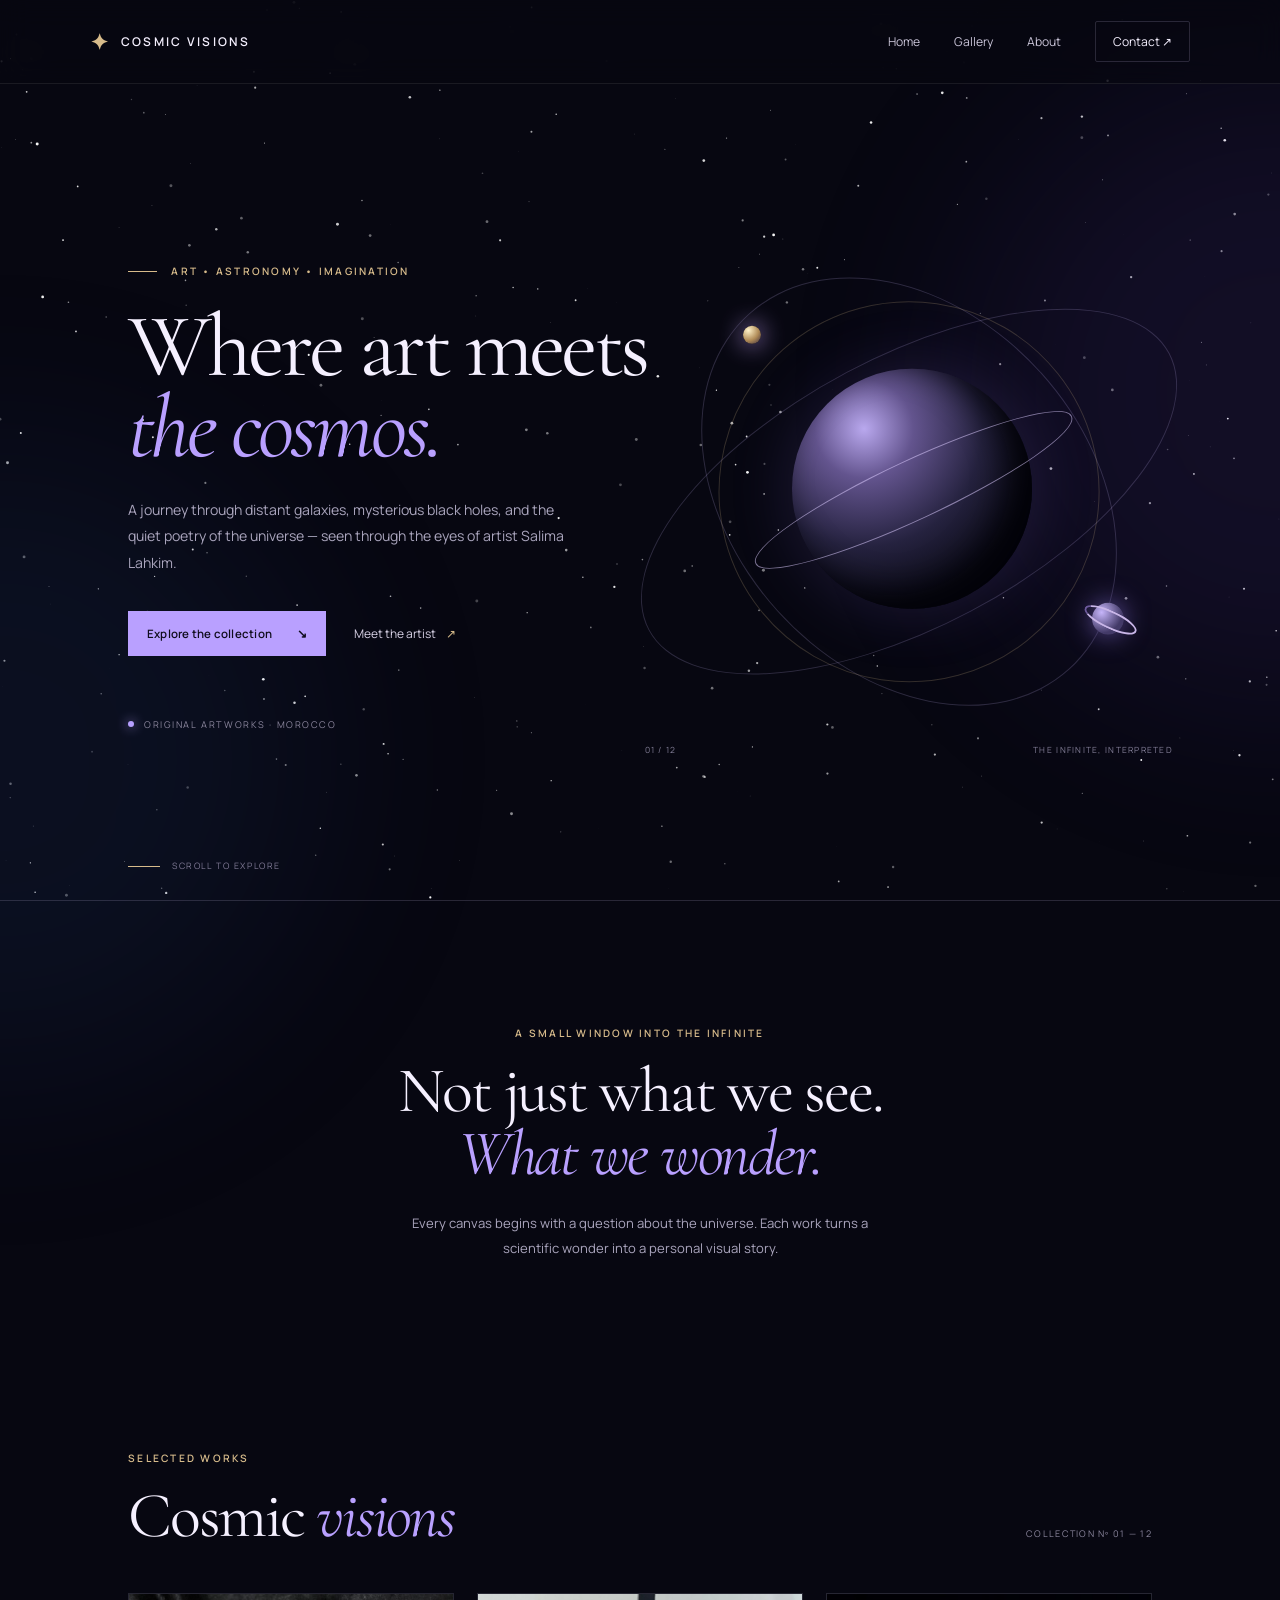
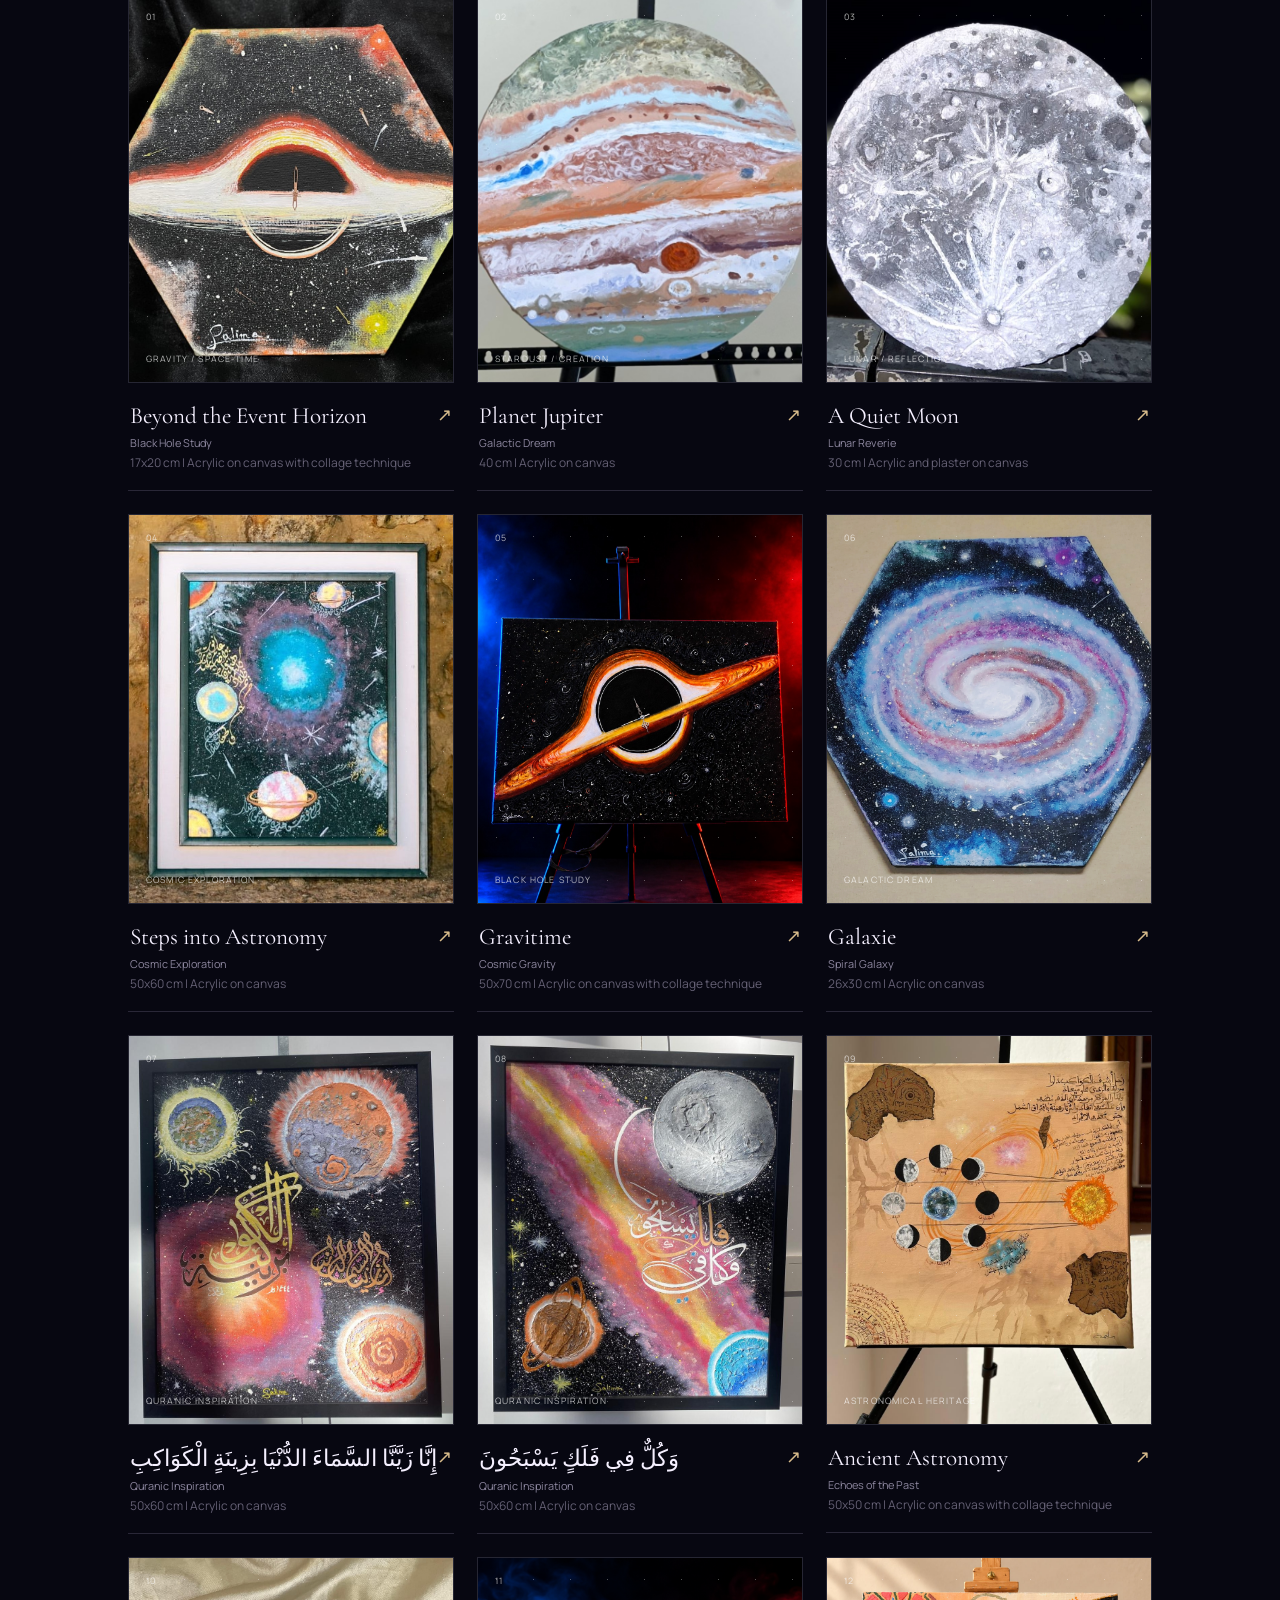
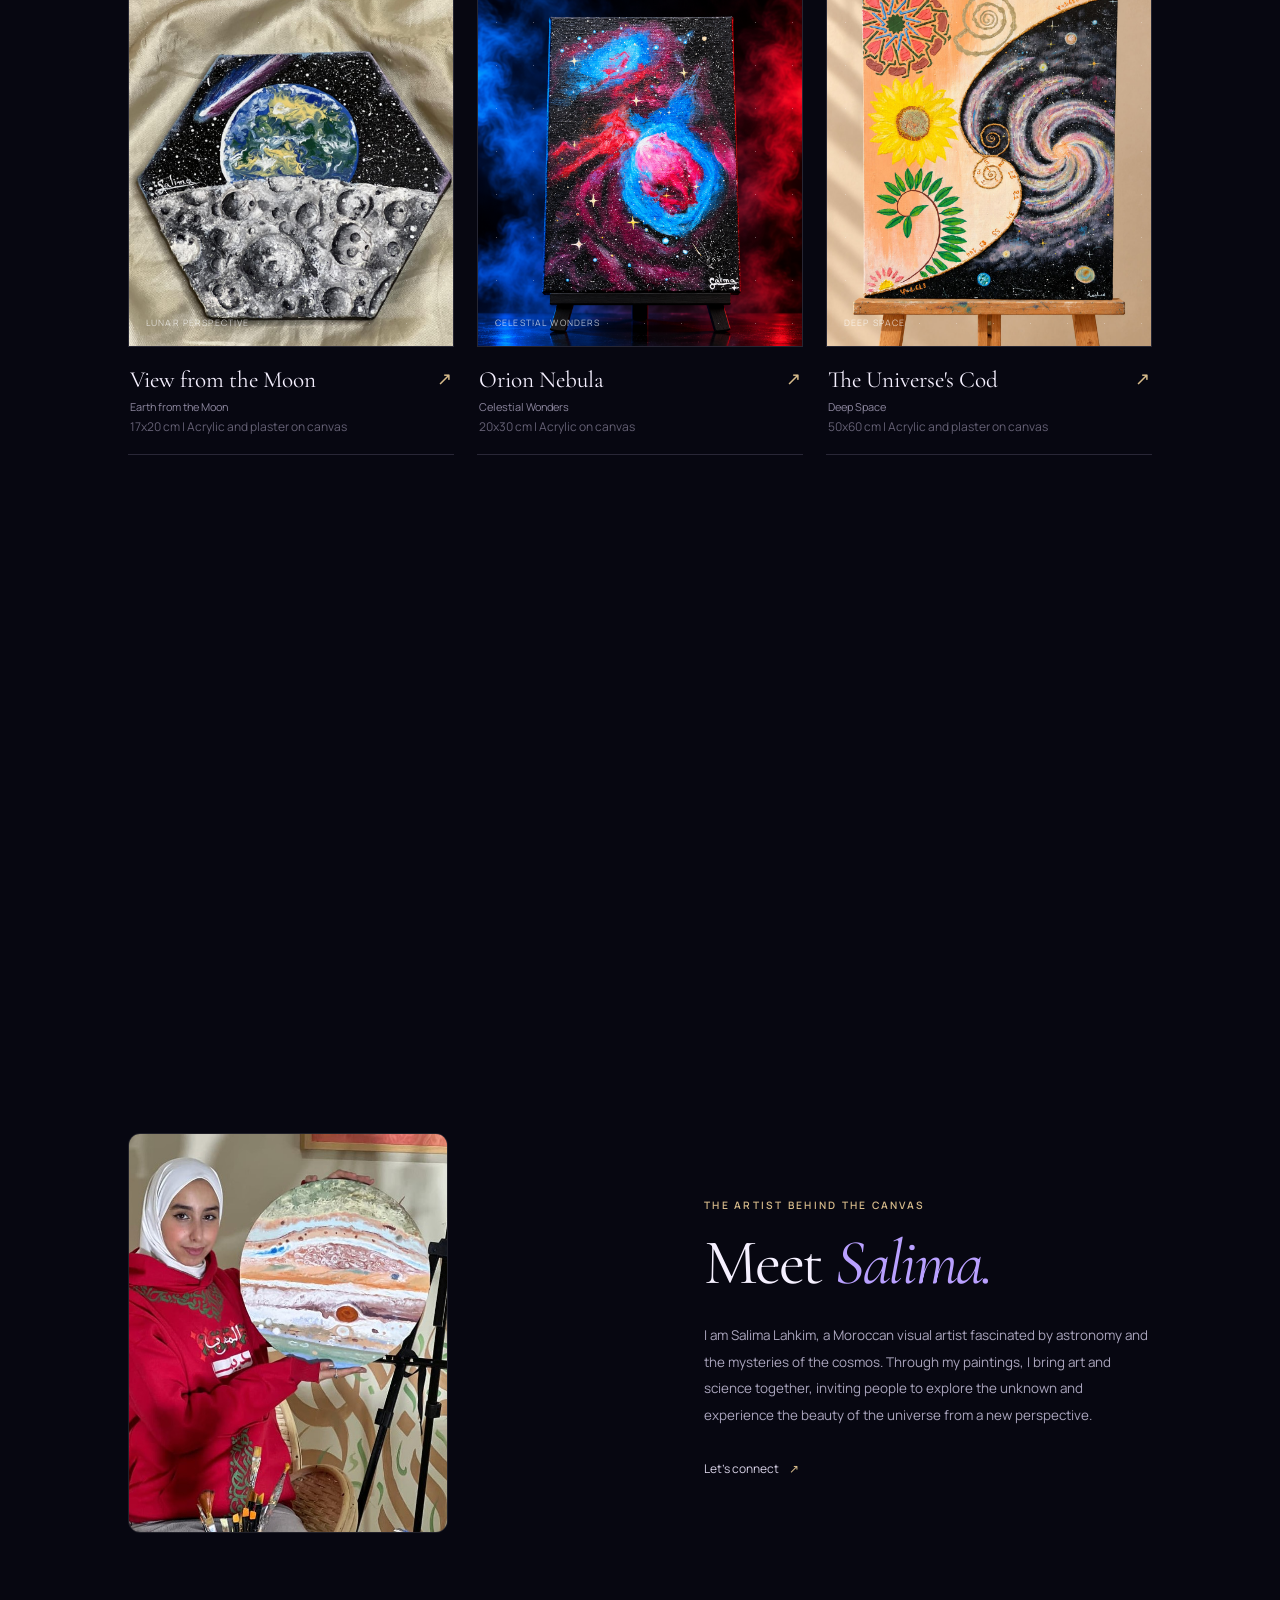
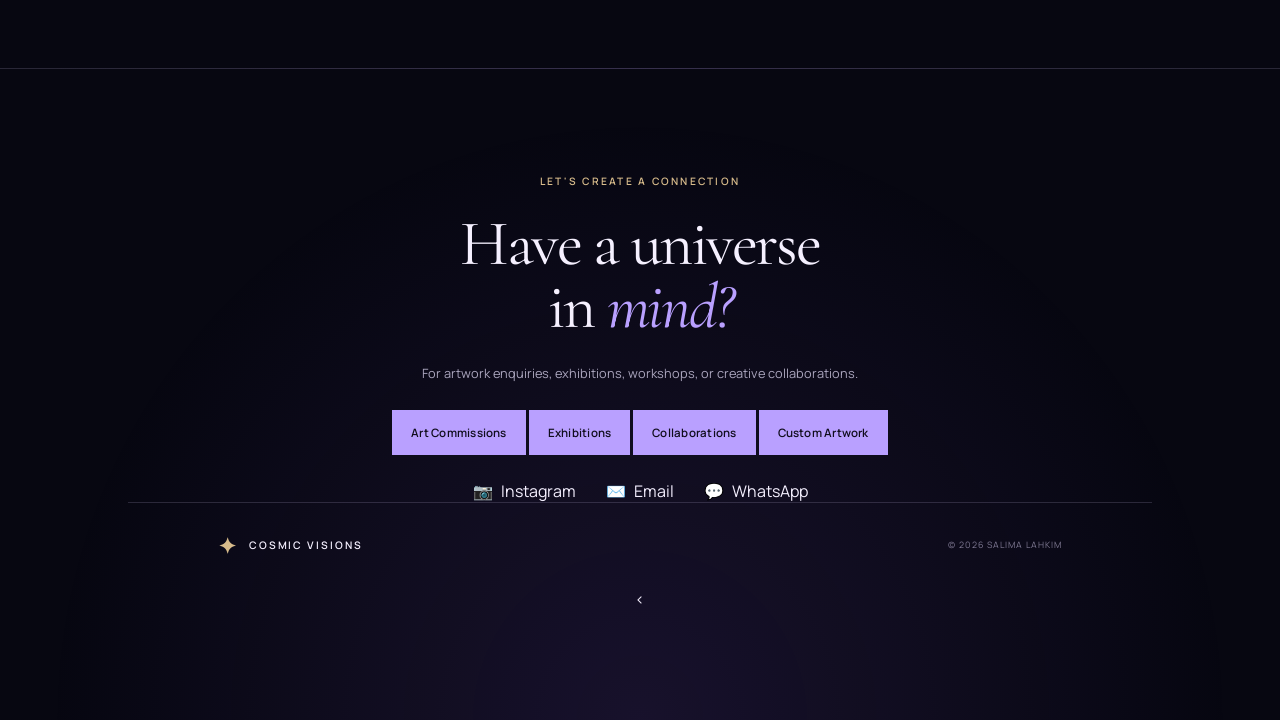
==== index.html @ fc1dd2e8 "Add files via upload" ====
<!DOCTYPE html>
<html lang="en">
<head>
  <meta charset="UTF-8" />
  <meta name="viewport" content="width=device-width, initial-scale=1.0" />
  <meta name="theme-color" content="#070711" />
  <title>Cosmic Visions | Salima Lahkim</title>
  <link rel="preconnect" href="https://fonts.googleapis.com">
  <link rel="preconnect" href="https://fonts.gstatic.com" crossorigin>
  <link href="https://fonts.googleapis.com/css2?family=Cormorant+Garamond:wght@400;500;600;700&family=Manrope:wght@300;400;500;600&display=swap" rel="stylesheet">
  <link rel="stylesheet" href="style.css" />
</head>
<body>
  <canvas id="stars" aria-hidden="true"></canvas>
  <div class="nebula nebula-one"></div>
  <div class="nebula nebula-two"></div>

  <header class="site-header">
    <a class="brand" href="#home"><span class="brand-mark">✦</span> COSMIC VISIONS</a>
    <button class="menu-toggle" id="menuToggle" aria-label="Open menu">☰</button>
    <nav id="nav">
      <a href="#home">Home</a>
      <a href="#gallery">Gallery</a>
      <a href="#about">About</a>
      <a href="#contact" class="nav-contact">Contact ↗</a>
    </nav>
  </header>

  <main>
    <section class="hero" id="home">
      <div class="hero-copy reveal">
        <p class="eyebrow"><span class="eyebrow-line"></span> ART • ASTRONOMY • IMAGINATION</p>
        <h1>Where art meets<br><em>the cosmos.</em></h1>
        <p class="hero-text">A journey through distant galaxies, mysterious black holes, and the quiet poetry of the universe — seen through the eyes of artist Salima Lahkim.</p>
        <div class="hero-actions">
          <a class="button button-primary" href="#gallery">Explore the collection <span>↘</span></a>
          <a class="text-link" href="#about">Meet the artist <span>↗</span></a>
        </div>
        <div class="hero-note"><span class="pulse-dot"></span> ORIGINAL ARTWORKS · MOROCCO</div>
      </div>

      <div class="cosmos-art" aria-label="Animated planets and orbit illustration">
        <div class="orbit orbit-outer"></div>
        <div class="orbit orbit-middle"></div>
        <div class="orbit orbit-inner"></div>
        <div class="planet planet-large"></div>
        <div class="planet planet-small"></div>
        <div class="planet planet-ring"></div>
        <div class="shooting-star"></div>
        <div class="art-caption"><span>01 / 12</span><span>THE INFINITE, INTERPRETED</span></div>
      </div>
      <div class="scroll-cue"><span></span> SCROLL TO EXPLORE</div>
    </section>

    <section class="intro section-wrap reveal">
      <p class="eyebrow">A SMALL WINDOW INTO THE INFINITE</p>
      <h2>Not just what we see.<br><em>What we wonder.</em></h2>
      <p class="intro-text">Every canvas begins with a question about the universe. Each work turns a scientific wonder into a personal visual story.</p>
    </section>

    <section class="gallery section-wrap" id="gallery">
      <div class="section-heading reveal">
        <div><p class="eyebrow">SELECTED WORKS</p><h2>Cosmic <em>visions</em></h2></div>
        <span class="section-count">COLLECTION Nº 01 — 12</span>
      </div>
      <div class="art-grid">
        
        <article class="art-card reveal">
          <div class="art-image" style="background: #11101f;">
            <img src="ART1.jpeg" alt="Artwork 1" style="width: 100%; height: 100%; object-fit: cover;">
            <span class="art-index">01</span><span class="art-type">GRAVITY / SPACE-TIME</span>
          </div>
          <div class="art-meta">
                <div>
                  <h3>Beyond the Event Horizon</h3>
                  <p>Black Hole Study</p>
                  <p style="font-size: 12px; opacity: 0.7; margin-top: 4px;">17x20 cm | Acrylic on canvas with collage technique</p>
                </div>
                <span class="arrow">↗</span>
              </div>
        </article>

        <article class="art-card reveal">
          <div class="art-image" style="background: #11101f;">
            <img src="JUPITER.jpeg" alt="Planet Jupiter" style="width: 100%; height: 100%; object-fit: cover;">
            <span class="art-index">02</span><span class="art-type">STARDUST / CREATION</span>
          </div>
          <div class="art-meta">
                <div>
                  <h3>Planet Jupiter</h3>
                  <p>Galactic Dream</p>
                  <p style="font-size: 12px; opacity: 0.7; margin-top: 4px;">40 cm | Acrylic on canvas</p>
                </div>
                <span class="arrow">↗</span>
              </div>
        </article>

        <article class="art-card reveal">
          <div class="art-image" style="background: #11101f;">
            <img src="MOON.jpeg" alt="A Quiet Moon" style="width: 100%; height: 100%; object-fit: cover;">
            <span class="art-index">03</span><span class="art-type">LUNAR / REFLECTION</span>
          </div>
          <div class="art-meta">
                <div>
                  <h3>A Quiet Moon</h3>
                  <p>Lunar Reverie</p>
                  <p style="font-size: 12px; opacity: 0.7; margin-top: 4px;">30 cm | Acrylic and plaster on canvas</p>
                </div>
                <span class="arrow">↗</span>
              </div>
        </article>
      
<!-- ARTWORK 04 -->
<article class="art-card reveal">
  <div class="art-image" style="background: #11101f;">
    <img src="Steps_into_Astronomy.jpeg" alt="Steps into Astronomy" style="width:100%; height:100%; object-fit:cover;">
    <span class="art-index">04</span>
    <span class="art-type">COSMIC EXPLORATION</span>
  </div>
  
  <div class="art-meta">
                <div>
                  <h3>Steps into Astronomy</h3>
                  <p>Cosmic Exploration</p>
                  <p style="font-size: 12px; opacity: 0.7; margin-top: 4px;">50x60 cm | Acrylic on canvas</p>
                </div>
                <span class="arrow">↗</span>
              </div>
</article>

<!-- ARTWORK 05 -->
<article class="art-card reveal">
  <div class="art-image" style="background: #11101f;">
    <img src="Gravitime.jpeg" alt="Gravitime" style="width:100%; height:100%; object-fit:cover;">
    <span class="art-index">05</span>
    <span class="art-type">BLACK HOLE STUDY</span>
  </div>
  <div class="art-meta">
                <div>
                  <h3>Gravitime</h3>
                  <p>Cosmic Gravity</p>
                  <p style="font-size: 12px; opacity: 0.7; margin-top: 4px;">50x70 cm | Acrylic on canvas with collage technique</p>
                </div>
                <span class="arrow">↗</span>
              </div>
</article>

<!-- ARTWORK 06 -->
<article class="art-card reveal">
  <div class="art-image" style="background: #11101f;">
    <img src="Galaxie.jpeg" alt="Galaxie" style="width:100%; height:100%; object-fit:cover;">
    <span class="art-index">06</span>
    <span class="art-type">GALACTIC DREAM</span>
  </div>
  <div class="art-meta">
                <div>
                  <h3>Galaxie</h3>
                  <p>Spiral Galaxy</p>
                  <p style="font-size: 12px; opacity: 0.7; margin-top: 4px;">26x30 cm | Acrylic on canvas</p>
                </div>
                <span class="arrow">↗</span>
              </div>
</article>

<!-- ARTWORK 07 -->
<article class="art-card reveal">
  <div class="art-image" style="background: #11101f;">
    <img src="Verse_Kawakib.jpeg" alt="لوحة إنا زينا السماء الدنيا بزينة الكواكب" style="width:100%; height:100%; object-fit:cover;">
    <span class="art-index">07</span>
    <span class="art-type">QURANIC INSPIRATION</span>
  </div>
  <div class="art-meta">
                <div>
                  <h3 lang="ar" dir="rtl">إِنَّا زَيَّنَّا السَّمَاءَ الدُّنْيَا بِزِينَةٍ الْكَوَاكِبِ</h3>
                  <p>Quranic Inspiration</p>
                  <p style="font-size: 12px; opacity: 0.7; margin-top: 4px;">50x60 cm | Acrylic on canvas</p>
                </div>
                <span class="arrow">↗</span>
              </div>
</article>

<!-- ARTWORK 08 -->
<article class="art-card reveal">
  <div class="art-image" style="background: #11101f;">
    <img src="Verse_Yasbahun.jpeg" alt="لوحة وكل في فلك يسبحون" style="width:100%; height:100%; object-fit:cover;">
    <span class="art-index">08</span>
    <span class="art-type">QURANIC INSPIRATION</span>
  </div>
  <div class="art-meta">
                <div>
                  <h3 lang="ar" dir="rtl">وَكُلٌّ فِي فَلَكٍ يَسْبَحُونَ</h3>
                  <p>Quranic Inspiration</p>
                  <p style="font-size: 12px; opacity: 0.7; margin-top: 4px;">50x60 cm | Acrylic on canvas</p>
                </div>
                <span class="arrow">↗</span>
              </div>
</article>

<!-- ARTWORK 09 -->
<article class="art-card reveal">
  <div class="art-image" style="background: #11101f;">
    <img src="Ancient_Astronomy.jpeg" alt="Ancient Astronomy" style="width:100%; height:100%; object-fit:cover;">
    <span class="art-index">09</span>
    <span class="art-type">ASTRONOMICAL HERITAGE</span>
  </div>
  <div class="art-meta">
                <div>
                  <h3>Ancient Astronomy</h3>
                  <p>Echoes of the Past</p>
                  <p style="font-size: 12px; opacity: 0.7; margin-top: 4px;">50x50 cm | Acrylic on canvas with collage technique</p>
                </div>
                <span class="arrow">↗</span>
              </div>
</article>

<!-- ARTWORK 10 -->
<article class="art-card reveal">
  <div class="art-image" style="background: #11101f;">
    <img src="View_from_the_Moon.jpeg" alt="View from the Moon" style="width:100%; height:100%; object-fit:cover;">
    <span class="art-index">10</span>
    <span class="art-type">LUNAR PERSPECTIVE</span>
  </div>
  <div class="art-meta">
                <div>
                  <h3>View from the Moon</h3>
                  <p>Earth from the Moon</p>
                  <p style="font-size: 12px; opacity: 0.7; margin-top: 4px;">17x20 cm | Acrylic and plaster on canvas</p>
                </div>
                <span class="arrow">↗</span>
              </div>
</article>

<!-- ARTWORK 11  -->
<article class="art-card reveal">
      <div class="art-image" style="background: #1101f;">
        <img src="Orion_Nebula.jpeg" alt="Orion Nebula" style="width:100%; height:100%; object-fit: cover;">
        <span class="art-index">11</span>
        <span class="art-type">CELESTIAL WONDERS</span>
      </div>
      <div class="art-meta">
                <div>
                  <h3>Orion Nebula</h3>
                  <p>Celestial Wonders</p>
                  <p style="font-size: 12px; opacity: 0.7; margin-top: 4px;">20x30 cm | Acrylic on canvas</p>
                </div>
                <span class="arrow">↗</span>
              </div>
    </article>

    <article class="art-card reveal">
      <div class="art-image" style="background: #1101f;">
        <img src="The Universe's_Cod.jpeg" alt="The Universe's Cod" style="width:100%; height:100%; object-fit: cover;">
        <span class="art-index">12</span>
        <span class="art-type">DEEP SPACE</span>
      </div>
      <div class="art-meta">
                <div>
                  <h3>The Universe's Cod</h3>
                  <p>Deep Space</p>
                  <p style="font-size: 12px; opacity: 0.7; margin-top: 4px;">50x60 cm | Acrylic and plaster on canvas</p>
                </div>
                <span class="arrow">↗</span>
              </div>
    </article>
    </section>
    <section class="quote-band reveal">
      <span class="quote-star">✳</span>
      <p>“Every painting is a window<br>into the <em>universe.</em>”</p>
      <span class="quote-credit">SALIMA LAHKIM · ASTRO ARTIST</span>
    </section>

    <section class="about section-wrap" id="about">
      <div class="about-image-wrap reveal" style="width: 100%; max-width: 320px; height: 400px; border-radius: 12px; overflow: hidden; border: 1px solid rgba(255,255,255,0.1);">
        <img src="salima.jpeg" alt="Salima Lahkim" style="width: 100%; height: 100%; object-fit: cover;">
      </div>
      <div class="about-copy reveal">
        <p class="eyebrow">THE ARTIST BEHIND THE CANVAS</p>
        <h2>Meet <em>Salima.</em></h2>
        <p>I am Salima Lahkim, a Moroccan visual artist fascinated by astronomy and the mysteries of the cosmos. Through my paintings, I bring art and science together, inviting people to explore the unknown and experience the beauty of the universe from a new perspective.</p>
        <a class="text-link" href="#contact">Let's connect <span>↗</span></a>
      </div>
    </section>
<section class="contact section-wrap reveal" id="contact">
      <p class="eyebrow">LET'S CREATE A CONNECTION</p>
      
      <h2>
        Have a universe<br>
        in <em>mind?</em>
      </h2>
      
      <p>
        For artwork enquiries, exhibitions, workshops, 
        or creative collaborations.
      </p>

      <div class="contact-services">
        <a class="button button-primary" href="mailto:salimalhkim449@gmail.com?subject=Art%20Commission">
          Art Commissions
        </a>
        <a class="button button-primary" href="mailto:salimalhkim449@gmail.com?subject=Exhibition%20Enquiry">
          Exhibitions
        </a>
        <a class="button button-primary" href="mailto:salimalhkim449@gmail.com?subject=Collaboration">
          Collaborations
        </a>
        <a class="button button-primary" href="mailto:salimalhkim449@gmail.com?subject=Custom%20Artwork">
          Custom Artwork
        </a>
      </div>

      <div class="contact-social" style="margin-top: 25px; display: flex; gap: 30px; justify-content: center; align-items: center; flex-wrap: wrap;">
        <a href="https://www.instagram.com/salima.artiste_/" target="_blank" rel="noopener" style="display: flex; align-items: center; gap: 8px;">
          <span>📷</span> Instagram
        </a>
        <a href="mailto:salimalhkim449@gmail.com" style="display: flex; align-items: center; gap: 8px;">
          <span>✉️</span> Email
        </a>
        <a href="https://wa.me/212713775061" target="_blank" rel="noopener" style="display: flex; align-items: center; gap: 8px;">
          <span>💬</span> WhatsApp
        </a>
      </div>

  <footer>
    <a class="brand" href="#home"><span class="brand-mark">✦</span> COSMIC VISIONS</a>
    <span>© 2026 SALIMA LAHKIM</span>
  </footer>

  <script src="script.js"></script>
</body>
</html>
   
<
---- style.css ----
:root {
  --bg: #070711; --panel: #10101d; --text: #f5f0ff; --muted: #aaa5bd;
  --purple: #b9a0ff; --gold: #d7bb8b; --line: rgba(222,211,255,.16);
}
* { box-sizing: border-box; }
html { scroll-behavior: smooth; }
body { margin: 0; color: var(--text); background: var(--bg); font-family: "Manrope", sans-serif; overflow-x: hidden; }
a { color: inherit; text-decoration: none; }
#stars { position: fixed; inset: 0; width: 100%; height: 100%; pointer-events: none; z-index: -2; }
.nebula { position: fixed; width: 50vw; height: 50vw; border-radius: 50%; filter: blur(100px); opacity: .12; pointer-events: none; z-index: -1; }
.nebula-one { background: #6241bb; top: 8%; right: -25%; }
.nebula-two { background: #294f91; bottom: -20%; left: -25%; }
.site-header { height: 84px; padding: 0 7vw; display: flex; align-items: center; justify-content: space-between; border-bottom: 1px solid rgba(255,255,255,.08); position: relative; z-index: 5; background: rgba(7,7,17,.58); backdrop-filter: blur(14px); }
.brand { font-size: .75rem; letter-spacing: .19em; font-weight: 600; display: flex; align-items: center; gap: 11px; }
.brand-mark { color: var(--gold); font-size: 1.35rem; }
nav { display: flex; gap: 34px; align-items: center; font-size: .76rem; color: #c9c4d8; }
nav a { transition: color .2s; } nav a:hover, .text-link:hover { color: var(--gold); }
.nav-contact { border: 1px solid var(--line); padding: 11px 17px; border-radius: 2px; color: var(--text); }
.menu-toggle { display: none; color: white; background: transparent; border: 0; font-size: 1.4rem; }
.hero { min-height: 690px; height: calc(100vh - 84px); max-height: 900px; position: relative; display: flex; align-items: center; padding: 0 10vw; overflow: hidden; }
.hero-copy { max-width: 590px; position: relative; z-index: 2; }
.eyebrow { color: var(--gold); font-size: .64rem; letter-spacing: .22em; font-weight: 600; }
.eyebrow-line { display: inline-block; width: 29px; height: 1px; background: var(--gold); vertical-align: middle; margin-right: 10px; }
h1, h2, h3, .quote-band p { font-family: "Cormorant Garamond", serif; font-weight: 400; }
h1 { font-size: clamp(3.7rem, 7vw, 6.8rem); line-height: .91; letter-spacing: -.045em; margin: 28px 0; }
h1 em, h2 em, .quote-band em { color: var(--purple); font-weight: 400; }
.hero-text { max-width: 460px; color: var(--muted); line-height: 1.9; font-size: .88rem; }
.hero-actions { display: flex; gap: 28px; align-items: center; margin-top: 34px; flex-wrap: wrap; }
.button { display: inline-flex; gap: 25px; align-items: center; padding: 15px 19px; font-size: .72rem; letter-spacing: .02em; transition: transform .2s, background .2s; }
.button:hover { transform: translateY(-3px); }
.button-primary { background: var(--purple); color: #100d1d; font-weight: 600; }
.button-primary:hover { background: #d0c0ff; }
.text-link { font-size: .75rem; color: #d7d1e5; transition: color .2s; }
.text-link span { color: var(--gold); margin-left: 8px; }
.hero-note { margin-top: 62px; color: #8c879e; font-size: .58rem; letter-spacing: .17em; display: flex; align-items: center; gap: 10px; }
.pulse-dot { width: 6px; height: 6px; border-radius: 50%; background: #b7a0ff; box-shadow: 0 0 12px #b7a0ff; }
.cosmos-art { position: absolute; right: 5%; top: 50%; width: min(48vw, 620px); aspect-ratio: 1; transform: translateY(-50%); }
.orbit { position: absolute; border: 1px solid rgba(205,190,255,.19); border-radius: 50%; left: 50%; top: 50%; transform: translate(-50%,-50%) rotate(-28deg); }
.orbit-outer { width: 96%; height: 44%; animation: orbitSpin 42s linear infinite; }
.orbit-middle { width: 78%; height: 58%; transform: translate(-50%,-50%) rotate(48deg); animation: orbitSpin 55s linear infinite reverse; }
.orbit-inner { width: 62%; height: 62%; border-color: rgba(215,187,139,.22); transform: translate(-50%,-50%) rotate(-60deg); }
.planet { position: absolute; border-radius: 50%; }
.planet-large { width: 39%; aspect-ratio: 1; top: 30%; left: 31%; background: radial-gradient(circle at 30% 25%, #b9a8ee 0, #63548e 20%, #25223f 48%, #090913 73%); box-shadow: inset -20px -12px 35px #020208, 0 0 65px rgba(140,111,226,.18); animation: float 7s ease-in-out infinite; }
.planet-large:after { content: ""; position: absolute; width: 145%; height: 24%; border: 1px solid rgba(220,205,255,.55); border-radius: 50%; left: -22%; top: 38%; transform: rotate(-25deg); }
.planet-small { width: 18px; height: 18px; background: radial-gradient(circle at 30% 25%, #fff2c9, #b08b57 55%, #33263b); top: 23%; left: 23%; box-shadow: 0 0 25px #c9a6ff; animation: float 5s ease-in-out infinite reverse; }
.planet-ring { width: 32px; height: 32px; top: 68%; right: 15%; background: radial-gradient(circle at 30% 30%, #c6b5fa, #433a68 65%); box-shadow: 0 0 26px #6553a5; }
.planet-ring:after { content: ""; position: absolute; width: 165%; height: 45%; left: -32%; top: 27%; border: 2px solid #c9b6e8; border-left-color: #6d5a9c; border-radius: 50%; transform: rotate(25deg); }
.shooting-star { position: absolute; top: 18%; right: 18%; width: 85px; height: 1px; background: linear-gradient(90deg, transparent, #e8dcff); transform: rotate(-35deg); animation: shoot 6s ease-in-out infinite; opacity: 0; }
.art-caption { position: absolute; bottom: 7%; left: 7%; right: 7%; display: flex; justify-content: space-between; color: #858099; font-size: .53rem; letter-spacing: .15em; }
.scroll-cue { position: absolute; bottom: 28px; left: 10vw; color: #817b96; font-size: .55rem; letter-spacing: .18em; display: flex; align-items: center; gap: 12px; }
.scroll-cue span { width: 32px; height: 1px; background: var(--gold); }
.section-wrap { padding-left: 10vw; padding-right: 10vw; }
.intro { padding-top: 115px; padding-bottom: 120px; text-align: center; border-top: 1px solid var(--line); }
h2 { font-size: clamp(2.8rem, 5vw, 4.8rem); letter-spacing: -.035em; line-height: .98; margin: 20px 0; }
.intro-text { max-width: 490px; margin: 25px auto 0; color: var(--muted); line-height: 1.9; font-size: .82rem; }
.gallery { padding-top: 60px; padding-bottom: 125px; }
.section-heading { display: flex; align-items: end; justify-content: space-between; margin-bottom: 45px; }
.section-heading h2 { margin-bottom: 0; }
.section-count { font-size: .57rem; color: #8c879e; letter-spacing: .14em; padding-bottom: 8px; }
.art-grid { display: grid; grid-template-columns: repeat(3, minmax(0, 1fr)); gap: 23px; }
.art-card { min-width: 0; }
.art-image { height: 390px; position: relative; overflow: hidden; background: #11101f; border: 1px solid rgba(255,255,255,.09); }
.art-image:before { content: ""; position: absolute; inset: 0; background-image: radial-gradient(#fff 0.7px, transparent .8px); background-size: 37px 43px; opacity: .32; }
.art-index, .art-type { position: absolute; z-index: 2; color: rgba(255,255,255,.68); font-size: .55rem; letter-spacing: .13em; }
.art-index { top: 17px; left: 17px; } .art-type { bottom: 17px; left: 17px; }
.blackhole { background: radial-gradient(ellipse at 48% 48%, #171027 0%, #0a0917 45%, #19132c 72%, #070711 100%); }
.blackhole-glow { position: absolute; width: 74%; height: 27%; border-radius: 50%; left: 12%; top: 38%; background: linear-gradient(90deg, #4e2c8c, #e2b8ff, #a65bdf, #e6bd82, #4a2c7b); filter: blur(5px); transform: rotate(-25deg); box-shadow: 0 0 30px #a75eff; }
.blackhole-core { position: absolute; width: 33%; aspect-ratio: 1; border-radius: 50%; left: 34%; top: 31%; background: radial-gradient(circle, #020207 55%, #0b0713 68%, transparent 72%); box-shadow: 0 0 30px #090611; }
.galaxy { background: radial-gradient(ellipse at center, #3a2a67, #111124 48%, #070711 85%); }
.galaxy-core { position: absolute; width: 18%; aspect-ratio: 1; border-radius: 50%; left: 41%; top: 42%; background: #fff0d5; box-shadow: 0 0 22px 10px #d4aaff, 0 0 65px 30px #744ac1; }
.galaxy-arm { position: absolute; width: 85%; height: 33%; border: 15px solid transparent; border-top-color: rgba(194,158,255,.65); border-radius: 50%; left: 8%; top: 33%; transform: rotate(-35deg); filter: blur(5px); }
.arm-two { transform: rotate(40deg); border-top-color: rgba(236,190,147,.4); width: 72%; left: 15%; top: 39%; }
.moon { background: radial-gradient(ellipse at 70% 20%, #2c264a, #11101e 45%, #070711); }
.moon-disc { position: absolute; width: 58%; aspect-ratio: 1; border-radius: 50%; top: 20%; left: 21%; background: radial-gradient(circle at 30% 28%, #eee9ff, #aaa3c8 48%, #56516f 75%, #29263d); box-shadow: inset -20px -12px 30px #171323, 0 0 45px rgba(188,167,255,.18); }
.moon-disc:after { content: ""; position: absolute; width: 15%; height: 10%; border-radius: 50%; background: #77718e; top: 30%; left: 24%; box-shadow: 38px 40px 0 -4px #716b88, 64px -8px 0 -6px #8c85a3, 15px 70px 0 -5px #817a9a; opacity: .7; }
.art-meta { display: flex; justify-content: space-between; align-items: start; padding: 19px 2px; border-bottom: 1px solid var(--line); }
.art-meta h3 { margin: 0 0 5px; font-size: 1.45rem; }
.art-meta p { margin: 0; color: #8d879f; font-size: .68rem; }
.arrow { color: var(--gold); font-size: 1.1rem; }
.gallery-note { color: #77718b; font-size: .65rem; margin-top: 25px; }
.quote-band { padding: 95px 20px; text-align: center; border-top: 1px solid var(--line); border-bottom: 1px solid var(--line); background: linear-gradient(100deg, rgba(58,39,96,.18), rgba(8,8,19,.15), rgba(43,37,83,.15)); }
.quote-star { color: var(--gold); font-size: 1.5rem; }
.quote-band p { font-size: clamp(2.7rem, 5vw, 4.5rem); line-height: .98; margin: 23px 0; }
.quote-credit { color: #8e88a2; font-size: .58rem; letter-spacing: .19em; }
.about { padding-top: 135px; padding-bottom: 135px; display: grid; grid-template-columns: 1fr 1fr; align-items: center; gap: 10vw; }
.about-symbol { width: min(100%, 350px); aspect-ratio: 1; border: 1px solid rgba(204,187,255,.23); border-radius: 50%; display: grid; place-items: center; position: relative; margin: auto; background: radial-gradient(circle, rgba(116,83,175,.18), transparent 65%); }
.about-orbit { position: absolute; inset: 13%; border: 1px solid rgba(215,187,139,.4); border-radius: 50%; transform: rotate(-35deg) scaleY(.42); }
.about-orbit:after { content: ""; position: absolute; width: 10px; height: 10px; background: var(--gold); border-radius: 50%; left: 13%; top: 17%; box-shadow: 0 0 18px var(--gold); }
.about-star { color: var(--purple); font-size: 3rem; text-shadow: 0 0 28px #9474ff; }
.about-symbol span { position: absolute; bottom: 17%; font-size: .56rem; letter-spacing: .23em; line-height: 1.8; text-align: center; color: #9d96b4; }
.about-copy p:not(.eyebrow) { color: var(--muted); line-height: 2; font-size: .84rem; margin: 27px 0; }
.contact { text-align: center; padding-top: 95px; padding-bottom: 110px; border-top: 1px solid var(--line); background: radial-gradient(ellipse at center bottom, rgba(93,62,153,.2), transparent 65%); }
.contact h2 { margin: 25px 0; }
.contact > p:not(.eyebrow) { color: var(--muted); font-size: .8rem; margin-bottom: 28px; }
footer { border-top: 1px solid var(--line); padding: 28px 7vw; display: flex; justify-content: space-between; align-items: center; color: #817b95; font-size: .55rem; letter-spacing: .12em; }
footer .brand { color: var(--text); font-size: .65rem; }
.reveal { opacity: 0; transform: translateY(22px); transition: opacity .8s ease, transform .8s ease; }
.reveal.visible { opacity: 1; transform: translateY(0); }
@keyframes float { 0%,100% { transform: translateY(0); } 50% { transform: translateY(-13px); } }
@keyframes orbitSpin { from { rotate: 0deg; } to { rotate: 360deg; } }
@keyframes shoot { 0%,60%,100% { opacity: 0; transform: translate(0,0) rotate(-35deg); } 65% { opacity: 1; } 78% { opacity: 0; transform: translate(-110px,70px) rotate(-35deg); } }
@media (max-width: 900px) {
  .hero { padding-left: 7vw; padding-right: 7vw; min-height: 750px; align-items: flex-start; padding-top: 100px; }
  .hero-copy { max-width: 560px; }
  .cosmos-art { width: 58vw; right: -9%; top: 60%; opacity: .65; }
  .section-wrap { padding-left: 7vw; padding-right: 7vw; }
  .art-grid { gap: 14px; } .art-image { height: 310px; }
  .about { gap: 5vw; }
}
@media (max-width: 640px) {
  .site-header { height: 70px; padding: 0 6vw; }
  .menu-toggle { display: block; }
  nav { display: none; position: absolute; top: 69px; left: 0; right: 0; padding: 22px 6vw; background: #0d0c1a; border-bottom: 1px solid var(--line); flex-direction: column; align-items: flex-start; gap: 22px; }
  nav.open { display: flex; }
  .hero { height: auto; min-height: 780px; padding: 90px 7vw 80px; align-items: flex-start; }
  h1 { font-size: clamp(3.5rem, 17vw, 5rem); }
  .hero-text { max-width: 370px; }
  .hero-note { margin-top: 38px; }
  .cosmos-art { width: 95vw; right: -22%; top: 74%; opacity: .52; }
  .scroll-cue { left: 7vw; bottom: 24px; }
  .intro { padding-top: 85px; padding-bottom: 85px; }
  .gallery { padding-top: 30px; padding-bottom: 85px; }
  .section-heading { align-items: flex-start; flex-direction: column; gap: 12px; }
  .art-grid { grid-template-columns: 1fr; gap: 28px; }
  .art-image { height: min(110vw, 430px); }
  .art-meta h3 { font-size: 1.55rem; }
  .about { grid-template-columns: 1fr; padding-top: 90px; padding-bottom: 90px; gap: 55px; }
  .about-symbol { width: 75%; }
  .quote-band { padding: 75px 15px; }
  footer { gap: 18px; flex-wrap: wrap; padding: 25px 6vw; }
}
@media (prefers-reduced-motion: reduce) {
  *, *::before, *::after { animation-duration: .01ms !important; animation-iteration-count: 1 !important; scroll-behavior: auto !important; transition-duration: .01ms !important; }
  .reveal { opacity: 1; transform: none; }
}
```[cite: 1]
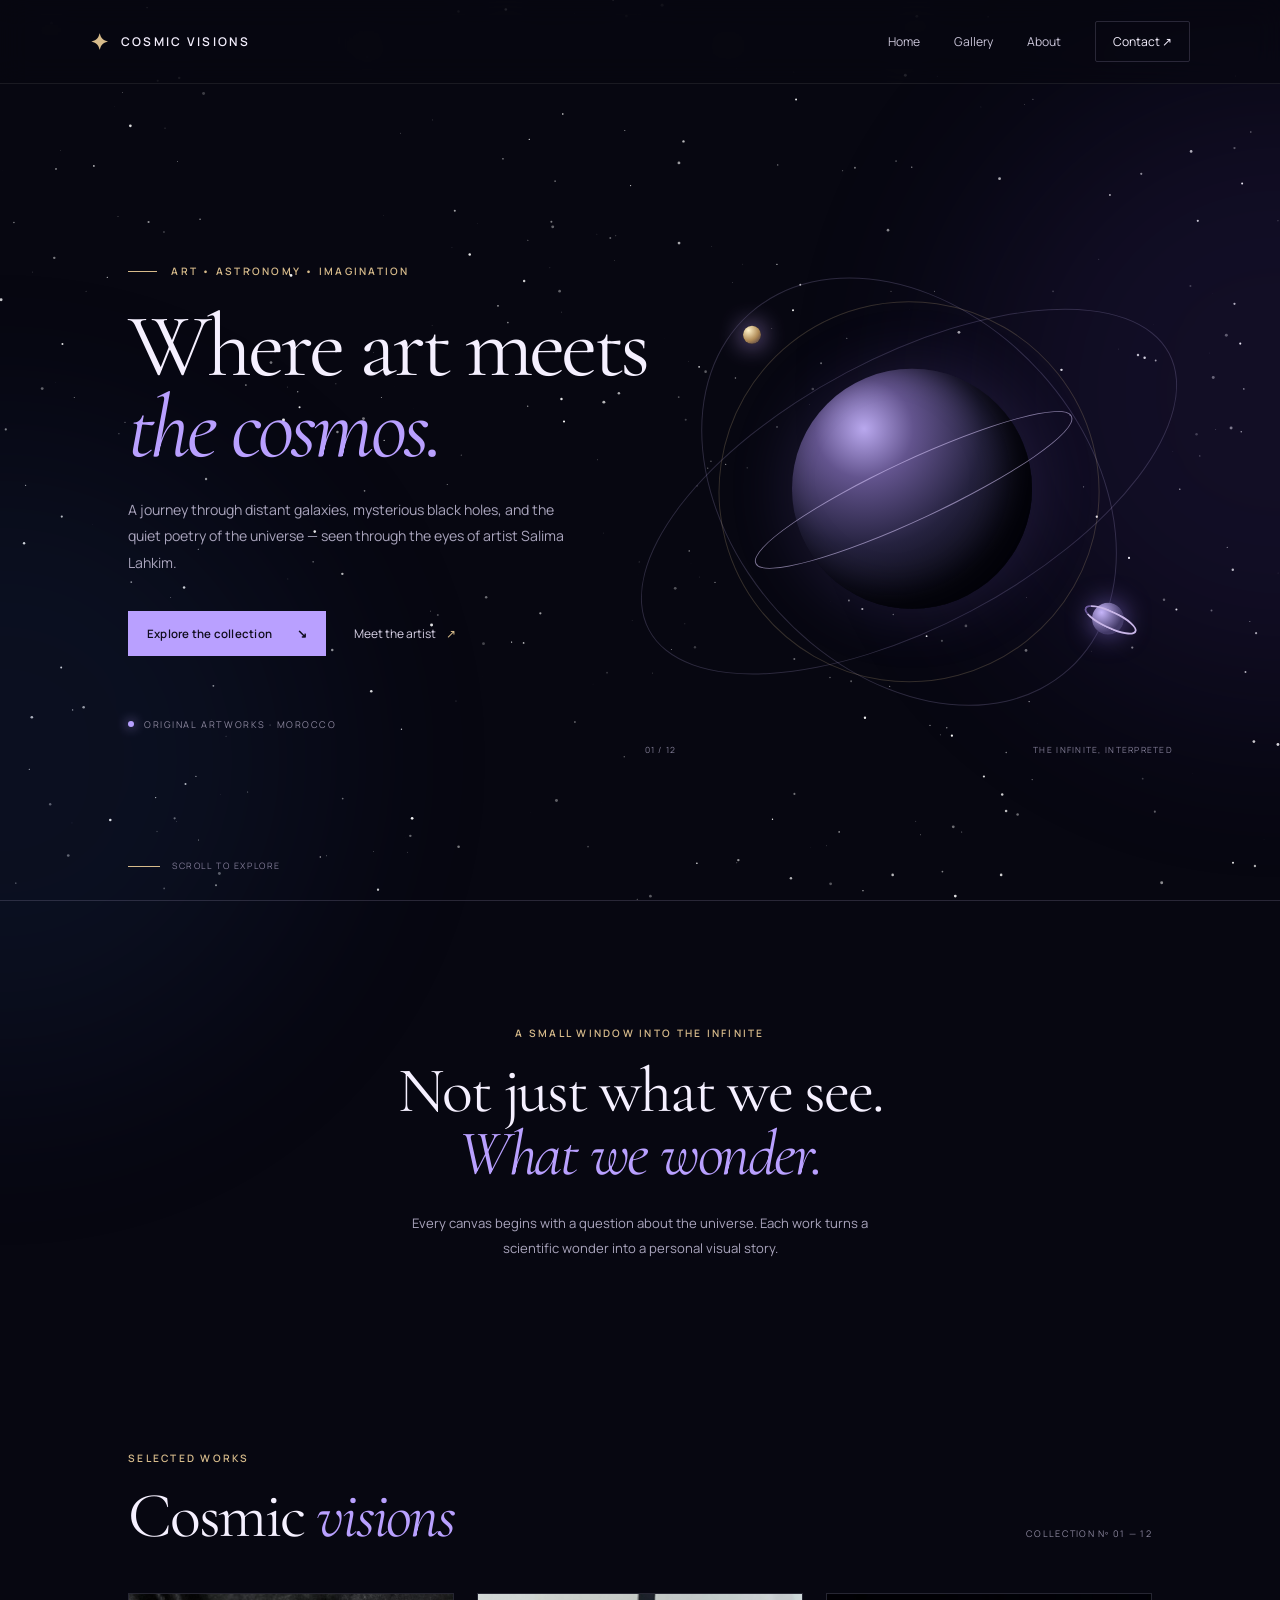
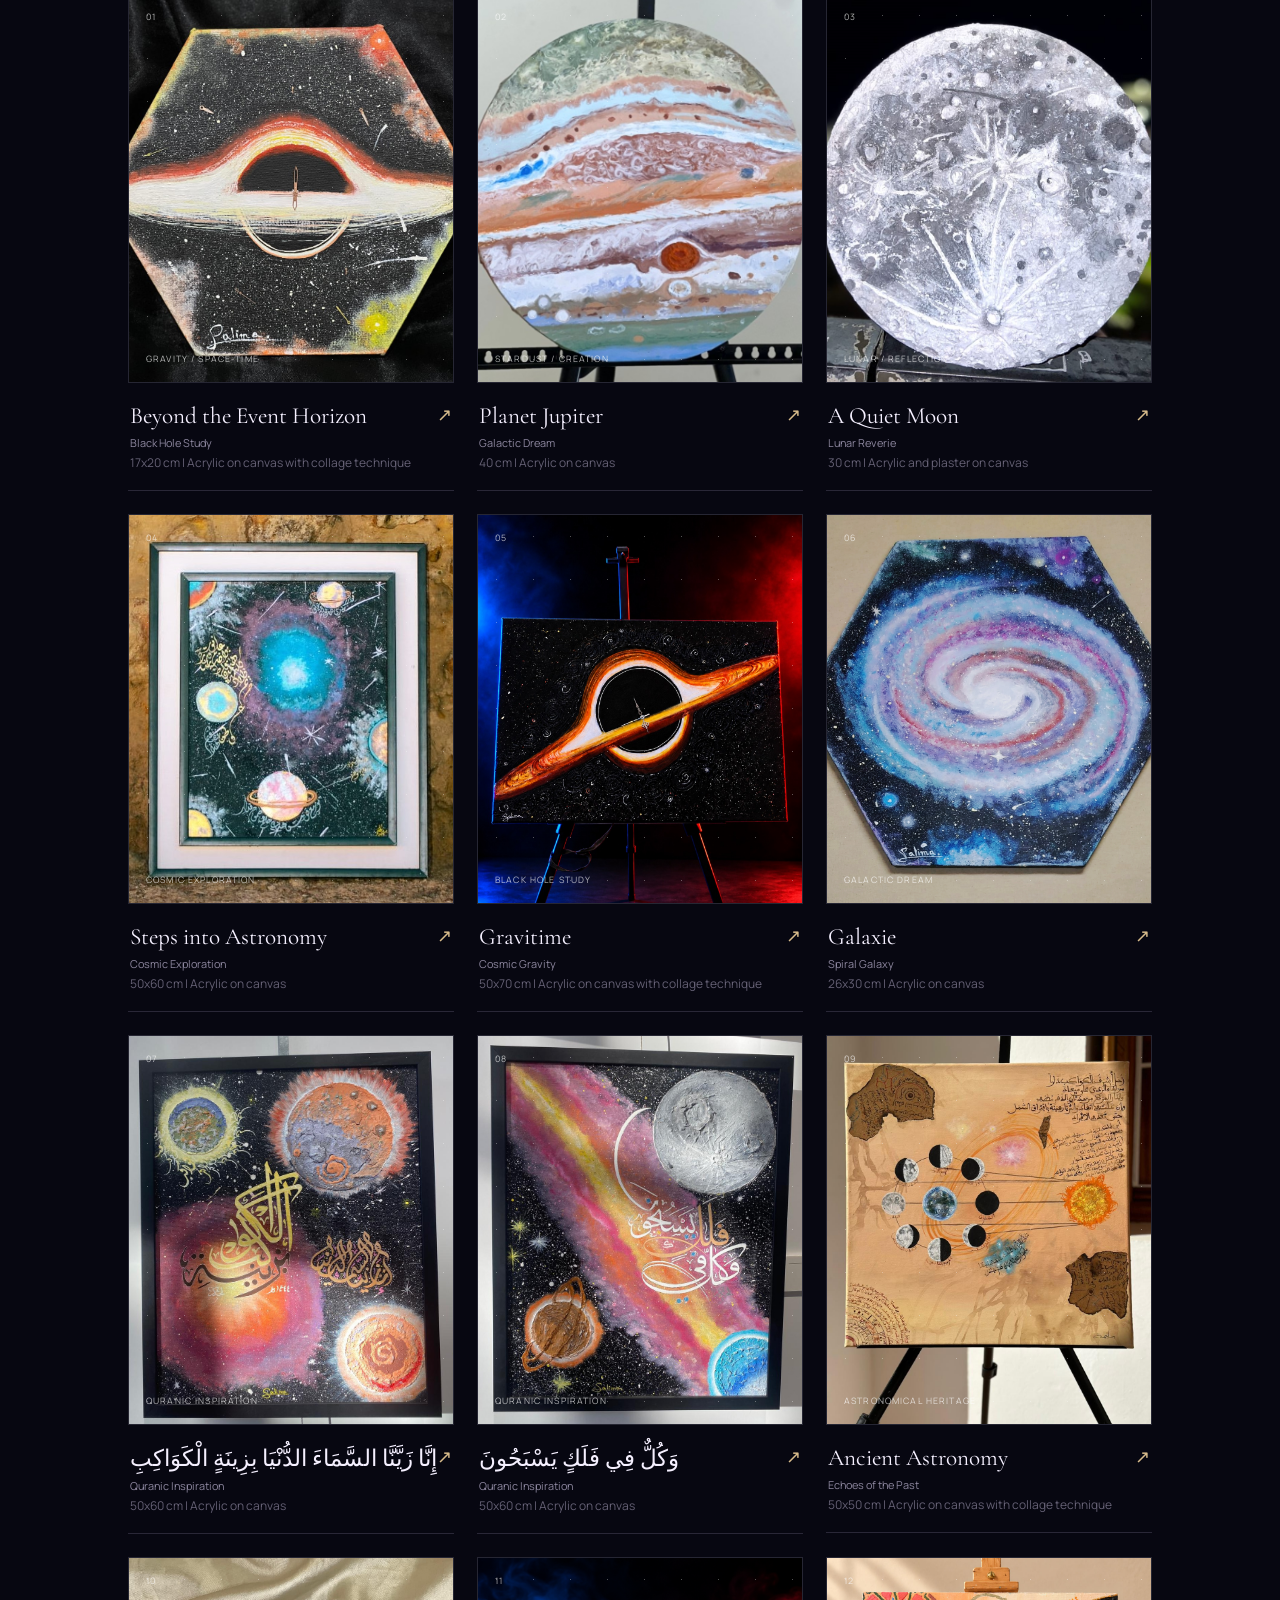
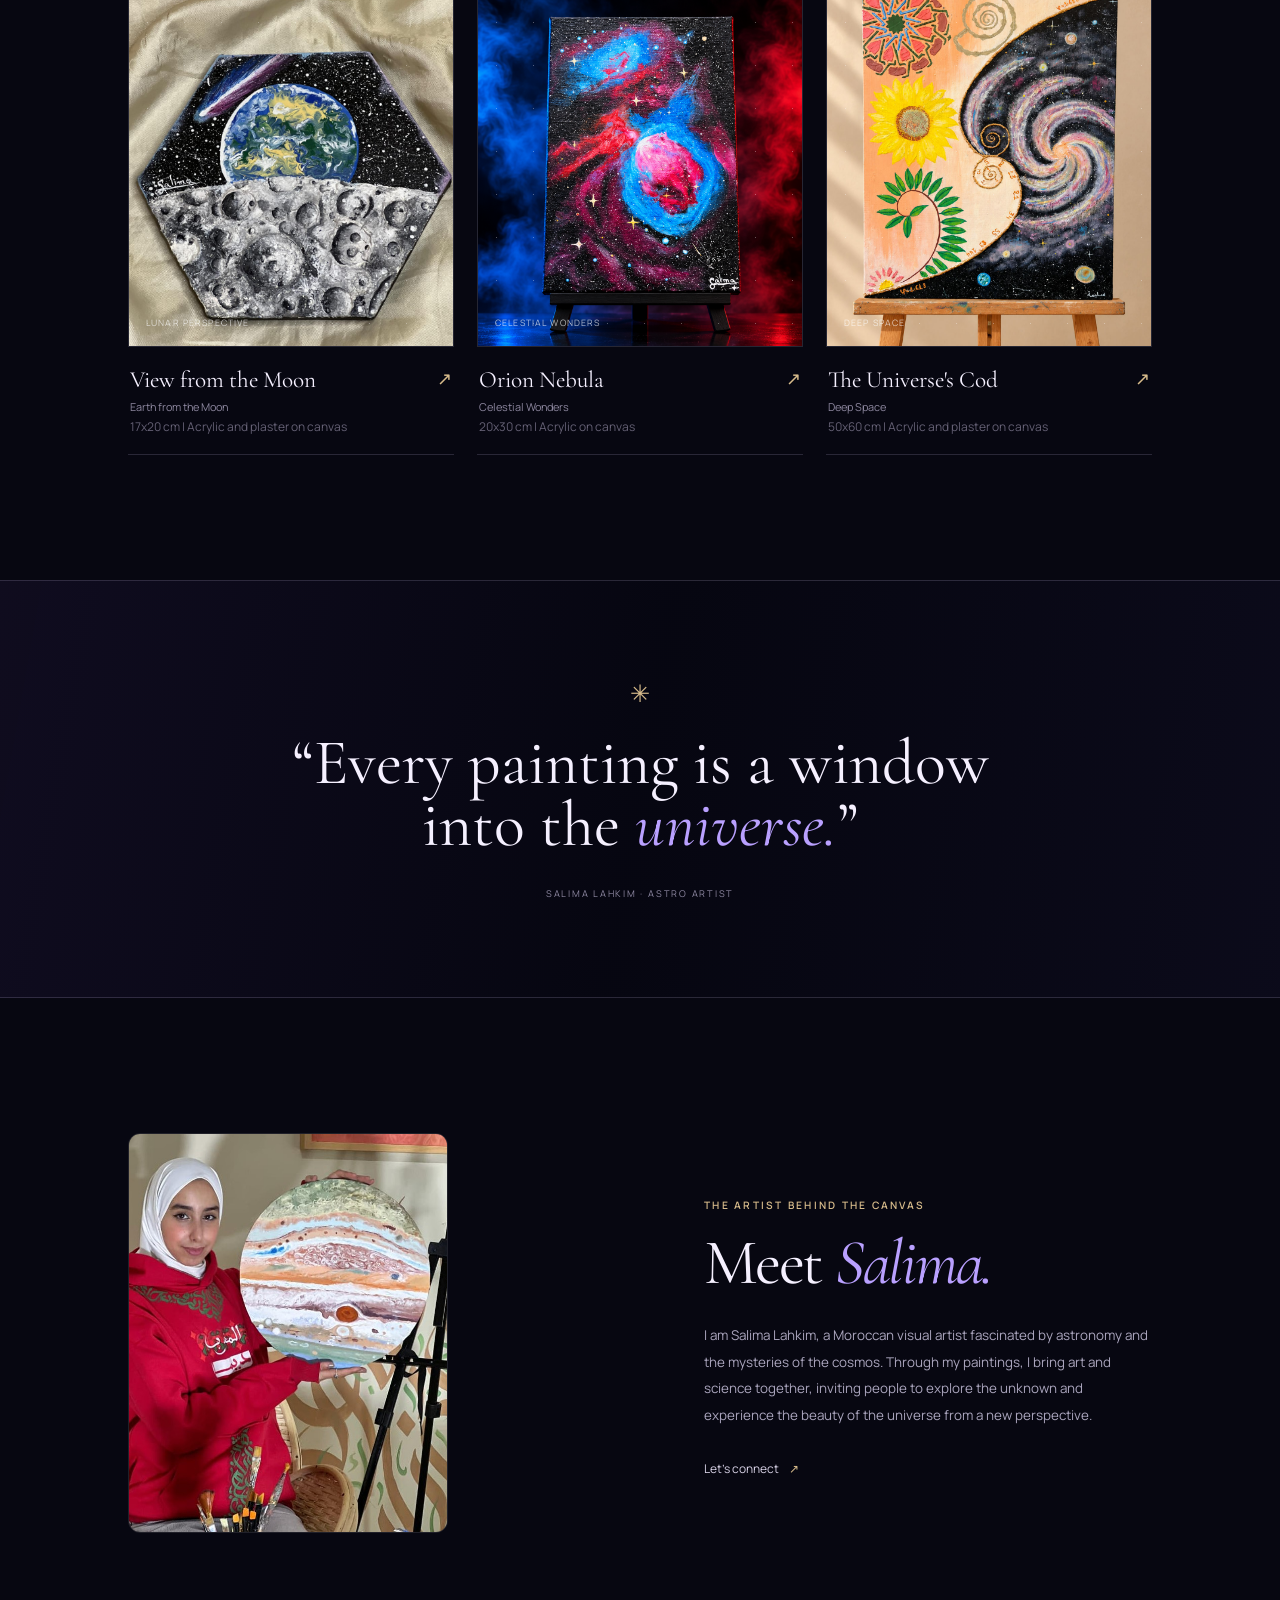
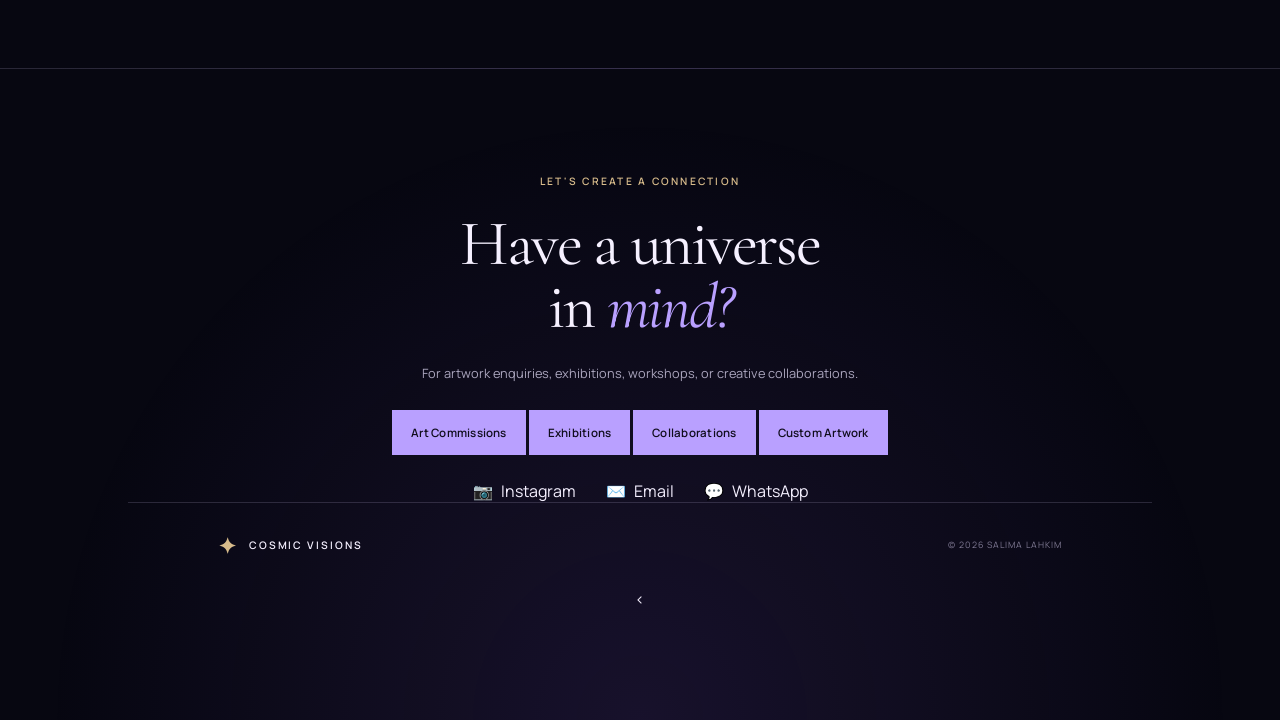
==== commit da8f07c4: "Add files via upload" ====
--- a/index.html
+++ b/index.html
@@ -8,6 +8,7 @@
   <link rel="preconnect" href="https://fonts.googleapis.com">
   <link rel="preconnect" href="https://fonts.gstatic.com" crossorigin>
   <link href="https://fonts.googleapis.com/css2?family=Cormorant+Garamond:wght@400;500;600;700&family=Manrope:wght@300;400;500;600&display=swap" rel="stylesheet">
+  <meta name="google-site-verification" content="MGXlaiL9oyHA6fu4G9jSm0CgLMf-RiN75foyEgmZivc" />
   <link rel="stylesheet" href="style.css" />
 </head>
 <body>
